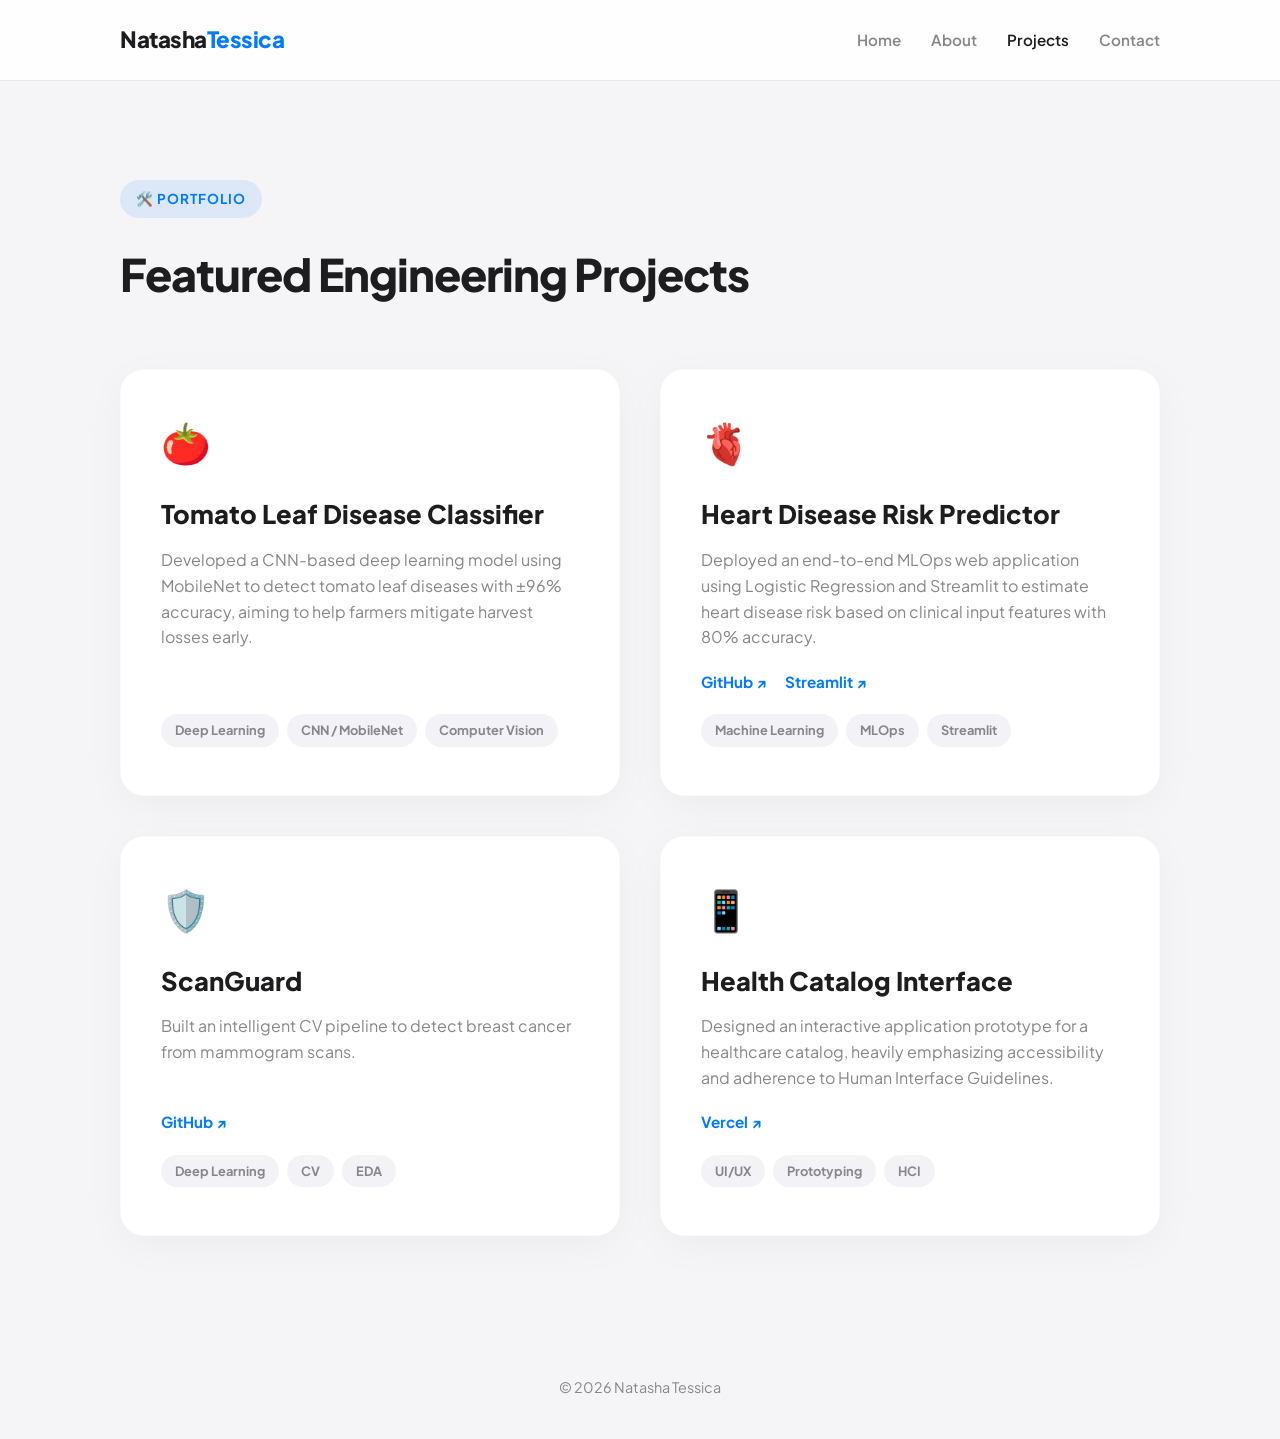
==== projects.html @ ed806c25 "Initial commit: Portofolio Apple Developer Academy" ====
<!DOCTYPE html>
<html lang="en">
<head>
    <meta charset="UTF-8">
    <meta name="viewport" content="width=device-width, initial-scale=1.0">
    <title>Projects | Natasha Tessica</title>
    <link rel="stylesheet" href="style.css">
</head>
<body>
    <nav>
        <div class="container nav-inner">
            <a href="index.html" class="nav-logo">Natasha<span>Tessica</span></a>
            <ul class="nav-links">
                <li><a href="index.html">Home</a></li>
                <li><a href="about.html">About</a></li>
                <li><a href="projects.html" class="active">Projects</a></li>
                <li><a href="contact.html">Contact</a></li>
            </ul>
        </div>
    </nav>

    <section>
        <div class="container">
            <div class="section-tag">🛠️ Portfolio</div>
            <h2 class="section-title">Featured Engineering Projects</h2>
            
            <div class="grid-2">
                <div class="card" style="display: flex; flex-direction: column;">
                    <div style="font-size: 2.5rem; margin-bottom: 20px;">🍅</div>
                    <h3 style="font-size: 1.6rem; font-weight: 800; margin-bottom: 12px;">Tomato Leaf Disease Classifier</h3>
                    <p class="text-muted" style="margin-bottom: 20px; flex-grow: 1;">Developed a CNN-based deep learning model using MobileNet to detect tomato leaf diseases with ±96% accuracy, aiming to help farmers mitigate harvest losses early.</p>
                    
                    <div><span class="tech-pill">Deep Learning</span><span class="tech-pill">CNN / MobileNet</span><span class="tech-pill">Computer Vision</span></div>
                </div>

                <div class="card" style="display: flex; flex-direction: column;">
                    <div style="font-size: 2.5rem; margin-bottom: 20px;">🫀</div>
                    <h3 style="font-size: 1.6rem; font-weight: 800; margin-bottom: 12px;">Heart Disease Risk Predictor</h3>
                    <p class="text-muted" style="margin-bottom: 20px; flex-grow: 1;">Deployed an end-to-end MLOps web application using Logistic Regression and Streamlit to estimate heart disease risk based on clinical input features with 80% accuracy.</p>
                    
                    <div style="margin-bottom: 20px; font-size: 0.95rem;">
                        <a href="https://github.com/natashatsc/UTS_MLOPS_jantung" target="_blank" style="text-decoration: none; color: var(--accent-blue); font-weight: 700; margin-right: 15px;">GitHub ↗</a>
                        <a href="https://utsmlopsjantung-nxhzffsppc4hmjz9vthnav.streamlit.app/" target="_blank" style="text-decoration: none; color: var(--accent-blue); font-weight: 700;">Streamlit ↗</a>
                    </div>

                    <div><span class="tech-pill">Machine Learning</span><span class="tech-pill">MLOps</span><span class="tech-pill">Streamlit</span></div>
                </div>

                <div class="card" style="display: flex; flex-direction: column;">
                    <div style="font-size: 2.5rem; margin-bottom: 20px;">🛡️</div>
                    <h3 style="font-size: 1.6rem; font-weight: 800; margin-bottom: 12px;">ScanGuard</h3>
                    <p class="text-muted" style="margin-bottom: 20px; flex-grow: 1;">Built an intelligent CV pipeline to detect breast cancer from mammogram scans.</p>
                    
                    <div style="margin-bottom: 20px; font-size: 0.95rem;">
                        <a href="#" target="_blank" style="text-decoration: none; color: var(--accent-blue); font-weight: 700; margin-right: 15px;">GitHub ↗</a>
                    </div>

                    <div><span class="tech-pill">Deep Learning</span><span class="tech-pill">CV</span><span class="tech-pill">EDA</span></div>
                </div>

                <div class="card" style="display: flex; flex-direction: column;">
                    <div style="font-size: 2.5rem; margin-bottom: 20px;">📱</div>
                    <h3 style="font-size: 1.6rem; font-weight: 800; margin-bottom: 12px;">Health Catalog Interface</h3>
                    <p class="text-muted" style="margin-bottom: 20px; flex-grow: 1;">Designed an interactive application prototype for a healthcare catalog, heavily emphasizing accessibility and adherence to Human Interface Guidelines.</p>
                    
                    <div style="margin-bottom: 20px; font-size: 0.95rem;">
                        <a href="https://hci-amber-theta.vercel.app" target="_blank" style="text-decoration: none; color: var(--accent-blue); font-weight: 700; margin-right: 15px;">Vercel ↗</a>
                    </div>

                    <div><span class="tech-pill">UI/UX</span><span class="tech-pill">Prototyping</span><span class="tech-pill">HCI</span></div>
                </div>
            </div>
        </div>
    </section>

    <footer>
        <div class="container"><p>&copy; 2026 Natasha Tessica</p></div>
    </footer>
</body>
</html>
---- style.css ----
@import url('https://fonts.googleapis.com/css2?family=Plus+Jakarta+Sans:wght@400;500;600;700;800&display=swap');

:root {
    --bg-main: #F5F5F7; 
    --bg-card: #FFFFFF;
    --text-main: #1D1D1F;
    --text-muted: #86868B;
    --accent-blue: #007AFF;
    --accent-gradient: linear-gradient(135deg, #007AFF, #5856D6);
    --border-light: #E5E5EA;
    --radius-lg: 24px;
    --radius-full: 999px;
    --shadow-soft: 0 10px 40px rgba(0, 0, 0, 0.04);
    --shadow-hover: 0 20px 40px rgba(0, 122, 255, 0.12);
}

* { box-sizing: border-box; margin: 0; padding: 0; }
html { background-color: var(--bg-main); scroll-behavior: smooth; }

body {
    font-family: 'Plus Jakarta Sans', sans-serif;
    background-color: var(--bg-main);
    color: var(--text-main);
    line-height: 1.6;
    padding-top: 80px;
    display: flex;
    flex-direction: column;
    min-height: 100vh;
}

.container { max-width: 1100px; margin: 0 auto; padding: 0 30px; }

/* NAVIGATION */
nav {
    position: fixed; top: 0; left: 0; width: 100%;
    background: rgba(255, 255, 255, 0.85);
    backdrop-filter: blur(20px); -webkit-backdrop-filter: blur(20px);
    border-bottom: 1px solid var(--border-light);
    z-index: 1000;
}
.nav-inner { display: flex; justify-content: space-between; align-items: center; height: 80px; }
.nav-logo { font-weight: 800; font-size: 1.4rem; color: var(--text-main); text-decoration: none; letter-spacing: -0.5px; }
.nav-logo span { color: var(--accent-blue); }
.nav-links { display: flex; gap: 30px; list-style: none; }
.nav-links a { font-weight: 600; font-size: 0.95rem; color: var(--text-muted); text-decoration: none; transition: 0.3s; }
.nav-links a:hover, .nav-links a.active { color: var(--text-main); }

/* SECTIONS */
section { padding: 100px 0; flex-grow: 1; }
.section-tag { display: inline-block; background: rgba(0, 122, 255, 0.1); color: var(--accent-blue); padding: 8px 16px; border-radius: var(--radius-full); font-weight: 700; font-size: 0.85rem; text-transform: uppercase; letter-spacing: 1px; margin-bottom: 20px; }
.section-title { font-size: 2.8rem; font-weight: 800; letter-spacing: -1px; margin-bottom: 60px; color: var(--text-main); }

/* BUTTONS */
.btn { display: inline-flex; align-items: center; justify-content: center; padding: 14px 32px; font-weight: 700; font-size: 1rem; border-radius: var(--radius-full); text-decoration: none; transition: all 0.3s cubic-bezier(0.4, 0, 0.2, 1); cursor: pointer; border: none; }
.btn-primary { background: var(--accent-gradient); color: white; box-shadow: 0 4px 15px rgba(0, 122, 255, 0.3); }
.btn-primary:hover { transform: translateY(-3px); box-shadow: 0 8px 25px rgba(0, 122, 255, 0.4); }
.btn-secondary { background: white; color: var(--text-main); border: 2px solid var(--border-light); }
.btn-secondary:hover { border-color: var(--text-main); transform: translateY(-3px); }

/* CARDS & GRIDS */
.grid-2 { display: grid; grid-template-columns: repeat(2, 1fr); gap: 40px; }
.card { background-color: var(--bg-card); border-radius: var(--radius-lg); padding: 40px; box-shadow: var(--shadow-soft); transition: 0.4s; border: 1px solid rgba(0,0,0,0.02); }
.card:hover { transform: translateY(-8px); box-shadow: var(--shadow-hover); border-color: rgba(0, 122, 255, 0.1); }
.text-muted { color: var(--text-muted); }

/* HERO TYPOGRAPHY */
.title-large { font-size: 4rem; font-weight: 800; line-height: 1.1; letter-spacing: -2px; margin-bottom: 24px;}
.text-gradient { background: var(--accent-gradient); -webkit-background-clip: text; -webkit-text-fill-color: transparent; }

/* PROJECT PILLS */
.tech-pill { display: inline-block; font-size: 0.8rem; font-weight: 700; background: #F2F2F7; color: var(--text-muted); padding: 6px 14px; border-radius: var(--radius-full); margin-right: 8px; margin-bottom: 8px; }

/* TIMELINE */
.timeline-node { position: relative; padding-left: 40px; padding-bottom: 40px; border-left: 3px solid #E5E5EA; margin-left: 10px;}
.timeline-node:last-child { border-left: 3px solid transparent; padding-bottom: 0; }
.timeline-indicator { position: absolute; left: -11.5px; top: 0; width: 20px; height: 20px; border-radius: 50%; background-color: white; border: 4px solid var(--accent-blue); box-shadow: 0 0 0 4px rgba(0,122,255,0.1); }

/* FOOTER */
footer { padding: 40px 0; text-align: center; color: var(--text-muted); font-size: 0.9rem; margin-top: auto; }
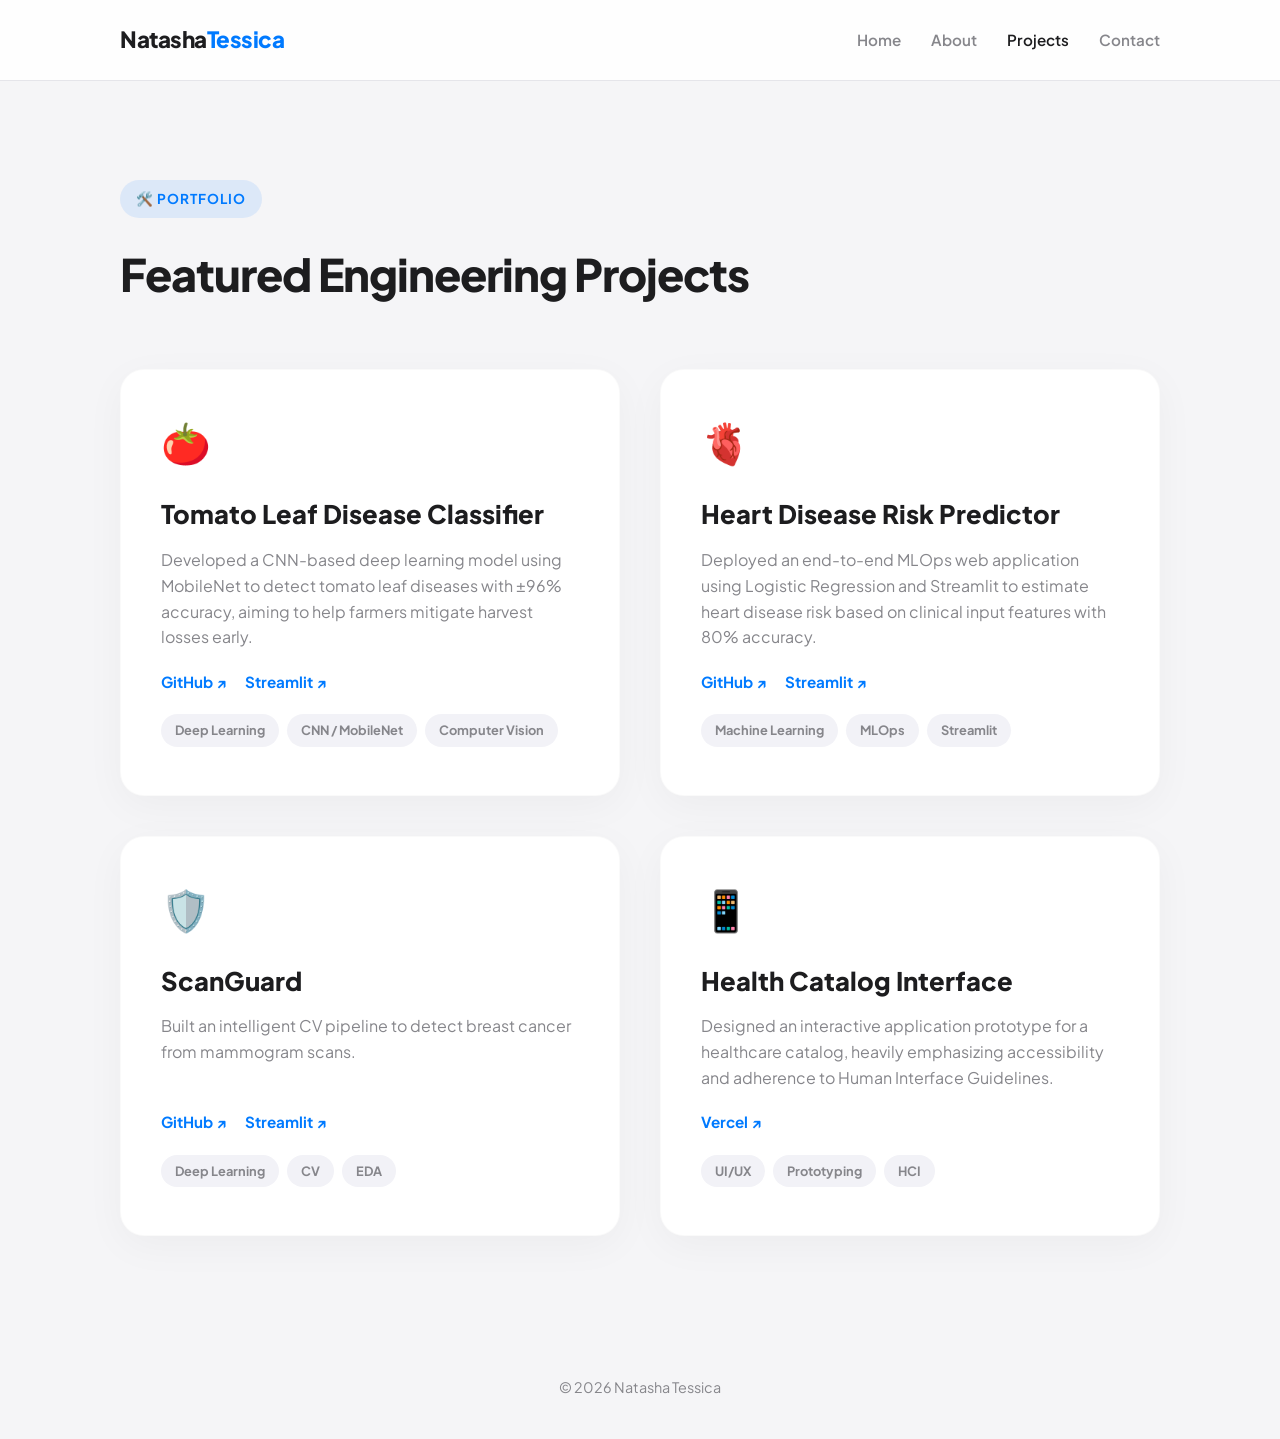
==== commit 73af0126: "tambahin link projects" ====
--- a/projects.html
+++ b/projects.html
@@ -30,6 +30,11 @@
                     <h3 style="font-size: 1.6rem; font-weight: 800; margin-bottom: 12px;">Tomato Leaf Disease Classifier</h3>
                     <p class="text-muted" style="margin-bottom: 20px; flex-grow: 1;">Developed a CNN-based deep learning model using MobileNet to detect tomato leaf diseases with ±96% accuracy, aiming to help farmers mitigate harvest losses early.</p>
                     
+                    <div style="margin-bottom: 20px; font-size: 0.95rem;">
+                        <a href="https://kuzd98yln6xfusiyfpzge4.streamlit.app" target="_blank" style="text-decoration: none; color: var(--accent-blue); font-weight: 700; margin-right: 15px;">GitHub ↗</a>
+                        <a href="https://github.com/Dustinedde22/tomat" target="_blank" style="text-decoration: none; color: var(--accent-blue); font-weight: 700;">Streamlit ↗</a>
+                    </div>
+
                     <div><span class="tech-pill">Deep Learning</span><span class="tech-pill">CNN / MobileNet</span><span class="tech-pill">Computer Vision</span></div>
                 </div>
 
@@ -52,7 +57,8 @@
                     <p class="text-muted" style="margin-bottom: 20px; flex-grow: 1;">Built an intelligent CV pipeline to detect breast cancer from mammogram scans.</p>
                     
                     <div style="margin-bottom: 20px; font-size: 0.95rem;">
-                        <a href="#" target="_blank" style="text-decoration: none; color: var(--accent-blue); font-weight: 700; margin-right: 15px;">GitHub ↗</a>
+                        <a href="https://github.com/Dustinedde22/Breastcancer" target="_blank" style="text-decoration: none; color: var(--accent-blue); font-weight: 700; margin-right: 15px;">GitHub ↗</a>
+                        <a href="https://breastcancer-4it4ahasdiurcrqguxg7km.streamlit.app" target="_blank" style="text-decoration: none; color: var(--accent-blue); font-weight: 700;">Streamlit ↗</a>
                     </div>
 
                     <div><span class="tech-pill">Deep Learning</span><span class="tech-pill">CV</span><span class="tech-pill">EDA</span></div>
--- a/style.css
+++ b/style.css
@@ -76,4 +76,90 @@
 .timeline-indicator { position: absolute; left: -11.5px; top: 0; width: 20px; height: 20px; border-radius: 50%; background-color: white; border: 4px solid var(--accent-blue); box-shadow: 0 0 0 4px rgba(0,122,255,0.1); }
 
 /* FOOTER */
-footer { padding: 40px 0; text-align: center; color: var(--text-muted); font-size: 0.9rem; margin-top: auto; }+footer { padding: 40px 0; text-align: center; color: var(--text-muted); font-size: 0.9rem; margin-top: auto; }
+
+@media screen and (max-width: 768px) {
+    /* Mencegah layar bisa di-geser ke samping */
+    html, body {
+        overflow-x: hidden;
+    }
+
+    body {
+        padding-top: 100px; 
+    }
+
+    /* Menu Navigasi: Logo di atas, menu di bawah berjajar rapi seperti tombol kecil */
+    .nav-inner {
+        flex-direction: column;
+        height: auto;
+        padding: 15px 20px;
+        gap: 15px;
+    }
+    .nav-links {
+        gap: 10px;
+        flex-wrap: wrap;
+        justify-content: center;
+        width: 100%;
+    }
+    .nav-links a {
+        font-size: 0.85rem;
+        padding: 6px 12px;
+        background: #F2F2F7;
+        border-radius: 20px;
+    }
+
+    /* Teks & Judul diperkecil */
+    .title-large {
+        font-size: 2.2rem;
+        letter-spacing: -1px;
+        margin-bottom: 15px;
+    }
+    .section-title {
+        font-size: 1.8rem;
+        margin-bottom: 30px;
+    }
+    p.text-muted {
+        font-size: 1rem !important; 
+        padding: 0 !important; 
+    }
+
+    /* Layout Kartu lebih padat */
+    .grid-2 {
+        grid-template-columns: 1fr;
+        gap: 20px;
+    }
+    section {
+        padding: 40px 0;
+    }
+    .container {
+        padding: 0 20px;
+    }
+    .card {
+        padding: 25px 20px;
+    }
+
+    /* Tombol memanjang penuh ke samping */
+    .btn {
+        width: 100%;
+        margin-bottom: 0;
+        padding: 14px 20px;
+        font-size: 0.95rem;
+    }
+    div[style*="display: flex; justify-content: center; gap: 20px; flex-wrap: wrap;"] {
+        flex-direction: column;
+        gap: 12px !important;
+        width: 100%;
+    }
+
+    /* Merapikan garis Timeline di About */
+    .timeline-node {
+        padding-left: 25px;
+        margin-left: 5px;
+    }
+    .timeline-indicator {
+        left: -10px;
+        width: 16px;
+        height: 16px;
+        border-width: 3px;
+    }
+}
